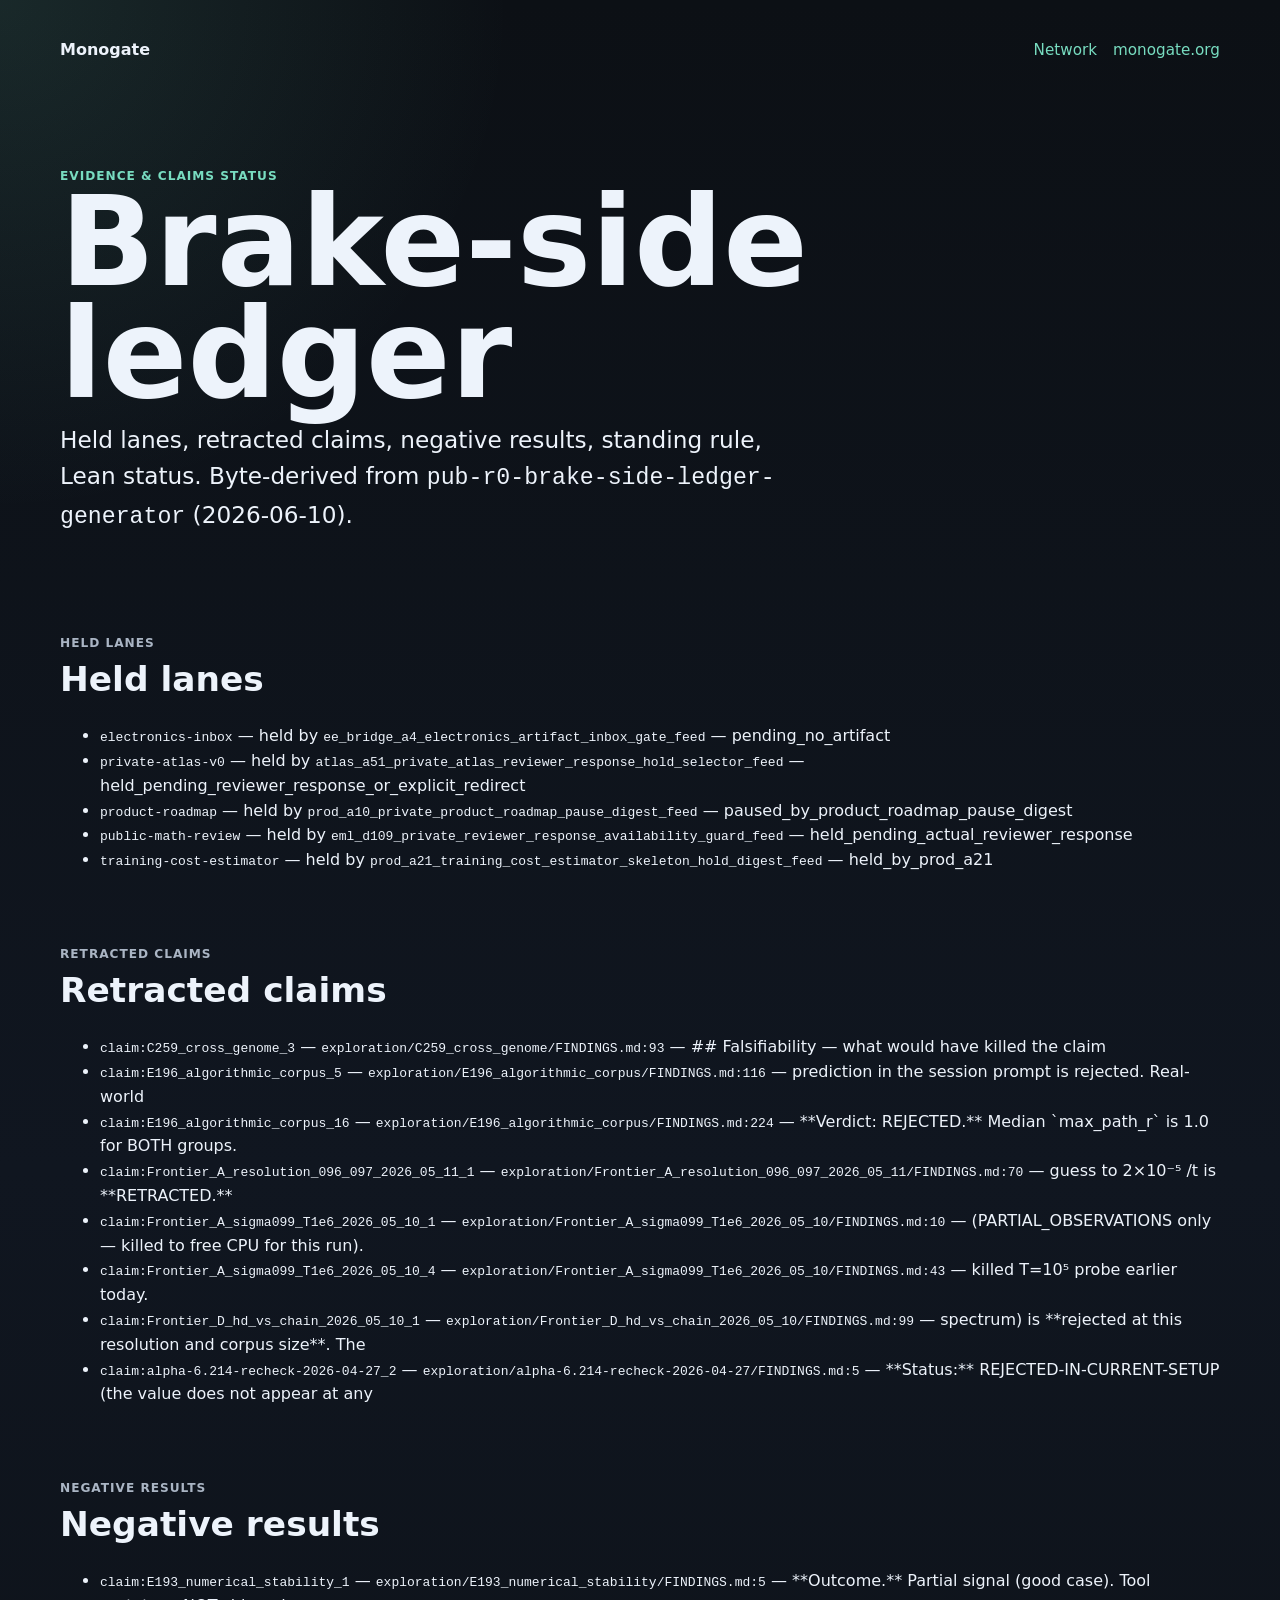
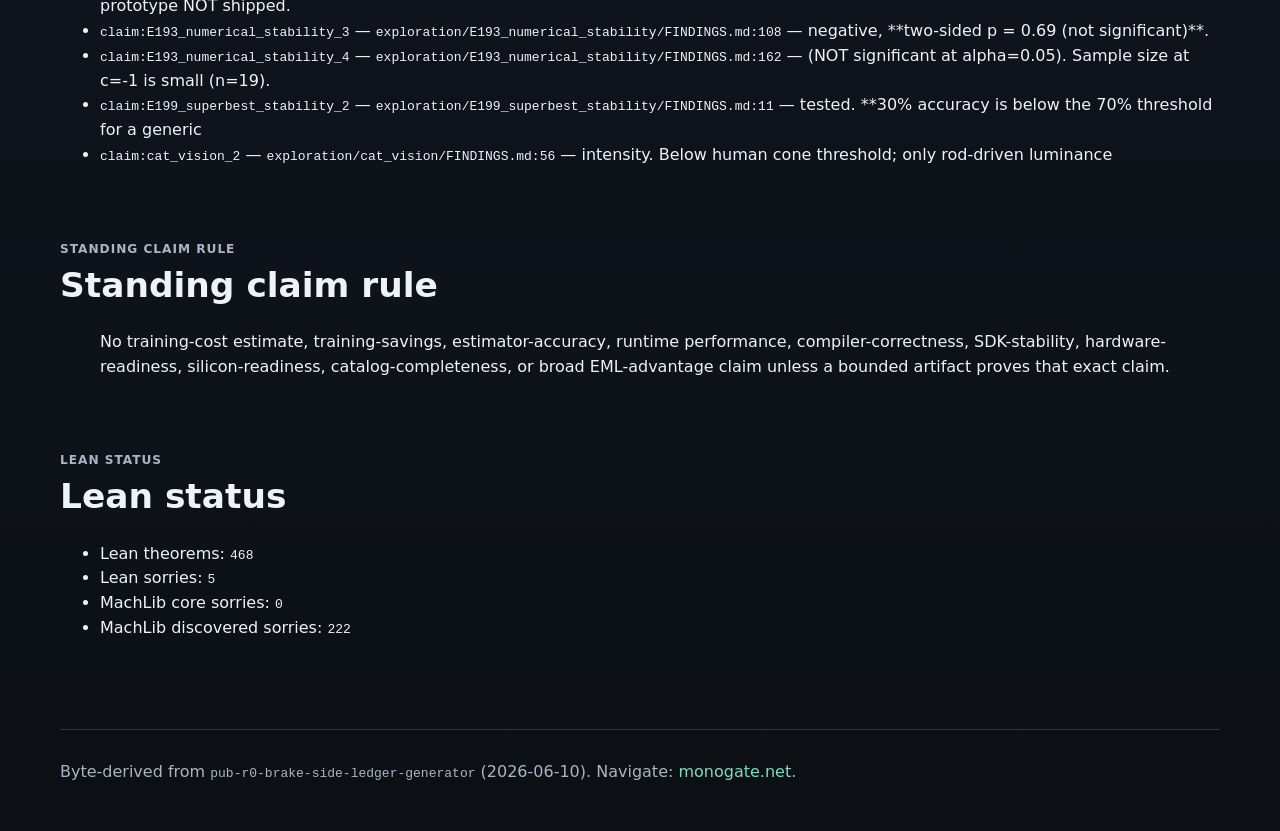
==== evidence-status/index.html @ b18835fc "feat: add evidence-status brake-side ledger page Adds a static no-JS public page at /evidence-status" ====
<!doctype html>
<html lang="en">
  <head>
    <meta charset="utf-8" />
    <meta name="viewport" content="width=device-width, initial-scale=1" />
    <title>Monogate — Evidence &amp; Claims Status</title>
    <meta name="description" content="Monogate brake-side ledger: held lanes, retracted claims, negative results, standing claim rule, Lean status." />
    <link rel="stylesheet" href="../styles.css" />
  </head>
  <body>
    <header class="site-header">
      <nav class="topbar" aria-label="Primary">
        <a class="brand-link" href="../">Monogate</a>
        <div class="top-links">
          <a href="../">Network</a>
          <a href="https://monogate.org">monogate.org</a>
        </div>
      </nav>
      <section class="hero" aria-labelledby="page-title">
        <p class="eyebrow">Evidence &amp; Claims Status</p>
        <h1 id="page-title">Brake-side ledger</h1>
        <p class="lede">Held lanes, retracted claims, negative results, standing rule, Lean status. Byte-derived from <code>pub-r0-brake-side-ledger-generator</code> (2026-06-10).</p>
      </section>
    </header>
    <main>
      <section aria-labelledby="held-title" class="surface-section">
        <div class="section-heading"><p class="eyebrow">Held lanes</p><h2 id="held-title">Held lanes</h2></div>
        <ul>
          <li><code>electronics-inbox</code> — held by <code>ee_bridge_a4_electronics_artifact_inbox_gate_feed</code> — pending_no_artifact</li>
          <li><code>private-atlas-v0</code> — held by <code>atlas_a51_private_atlas_reviewer_response_hold_selector_feed</code> — held_pending_reviewer_response_or_explicit_redirect</li>
          <li><code>product-roadmap</code> — held by <code>prod_a10_private_product_roadmap_pause_digest_feed</code> — paused_by_product_roadmap_pause_digest</li>
          <li><code>public-math-review</code> — held by <code>eml_d109_private_reviewer_response_availability_guard_feed</code> — held_pending_actual_reviewer_response</li>
          <li><code>training-cost-estimator</code> — held by <code>prod_a21_training_cost_estimator_skeleton_hold_digest_feed</code> — held_by_prod_a21</li>
        </ul>
      </section>
      <section aria-labelledby="retracted-title" class="surface-section">
        <div class="section-heading"><p class="eyebrow">Retracted claims</p><h2 id="retracted-title">Retracted claims</h2></div>
        <ul>
          <li><code>claim:C259_cross_genome_3</code> — <code>exploration/C259_cross_genome/FINDINGS.md:93</code> — ## Falsifiability — what would have killed the claim</li>
          <li><code>claim:E196_algorithmic_corpus_5</code> — <code>exploration/E196_algorithmic_corpus/FINDINGS.md:116</code> — prediction in the session prompt is rejected. Real-world</li>
          <li><code>claim:E196_algorithmic_corpus_16</code> — <code>exploration/E196_algorithmic_corpus/FINDINGS.md:224</code> — **Verdict: REJECTED.** Median `max_path_r` is 1.0 for BOTH groups.</li>
          <li><code>claim:Frontier_A_resolution_096_097_2026_05_11_1</code> — <code>exploration/Frontier_A_resolution_096_097_2026_05_11/FINDINGS.md:70</code> — guess to 2×10⁻⁵ /t is **RETRACTED.**</li>
          <li><code>claim:Frontier_A_sigma099_T1e6_2026_05_10_1</code> — <code>exploration/Frontier_A_sigma099_T1e6_2026_05_10/FINDINGS.md:10</code> — (PARTIAL_OBSERVATIONS only — killed to free CPU for this run).</li>
          <li><code>claim:Frontier_A_sigma099_T1e6_2026_05_10_4</code> — <code>exploration/Frontier_A_sigma099_T1e6_2026_05_10/FINDINGS.md:43</code> — killed T=10⁵ probe earlier today.</li>
          <li><code>claim:Frontier_D_hd_vs_chain_2026_05_10_1</code> — <code>exploration/Frontier_D_hd_vs_chain_2026_05_10/FINDINGS.md:99</code> — spectrum) is **rejected at this resolution and corpus size**. The</li>
          <li><code>claim:alpha-6.214-recheck-2026-04-27_2</code> — <code>exploration/alpha-6.214-recheck-2026-04-27/FINDINGS.md:5</code> — **Status:** REJECTED-IN-CURRENT-SETUP (the value does not appear at any</li>
        </ul>
      </section>
      <section aria-labelledby="negative-title" class="surface-section">
        <div class="section-heading"><p class="eyebrow">Negative results</p><h2 id="negative-title">Negative results</h2></div>
        <ul>
          <li><code>claim:E193_numerical_stability_1</code> — <code>exploration/E193_numerical_stability/FINDINGS.md:5</code> — **Outcome.** Partial signal (good case). Tool prototype NOT shipped.</li>
          <li><code>claim:E193_numerical_stability_3</code> — <code>exploration/E193_numerical_stability/FINDINGS.md:108</code> — negative, **two-sided p = 0.69 (not significant)**.</li>
          <li><code>claim:E193_numerical_stability_4</code> — <code>exploration/E193_numerical_stability/FINDINGS.md:162</code> — (NOT significant at alpha=0.05). Sample size at c=-1 is small (n=19).</li>
          <li><code>claim:E199_superbest_stability_2</code> — <code>exploration/E199_superbest_stability/FINDINGS.md:11</code> — tested. **30% accuracy is below the 70% threshold for a generic</li>
          <li><code>claim:cat_vision_2</code> — <code>exploration/cat_vision/FINDINGS.md:56</code> — intensity. Below human cone threshold; only rod-driven luminance</li>
        </ul>
      </section>
      <section aria-labelledby="rule-title" class="surface-section">
        <div class="section-heading"><p class="eyebrow">Standing claim rule</p><h2 id="rule-title">Standing claim rule</h2></div>
        <blockquote>No training-cost estimate, training-savings, estimator-accuracy, runtime performance, compiler-correctness, SDK-stability, hardware-readiness, silicon-readiness, catalog-completeness, or broad EML-advantage claim unless a bounded artifact proves that exact claim.</blockquote>
      </section>
      <section aria-labelledby="lean-title" class="surface-section">
        <div class="section-heading"><p class="eyebrow">Lean status</p><h2 id="lean-title">Lean status</h2></div>
        <ul>
          <li>Lean theorems: <code>468</code></li>
          <li>Lean sorries: <code>5</code></li>
          <li>MachLib core sorries: <code>0</code></li>
          <li>MachLib discovered sorries: <code>222</code></li>
        </ul>
      </section>
    </main>
    <footer>
      <p>Byte-derived from <code>pub-r0-brake-side-ledger-generator</code> (2026-06-10). Navigate: <a href="../">monogate.net</a>.</p>
    </footer>
  </body>
</html>
---- styles.css ----
:root {
  color-scheme: dark;
  --bg: #0c1015;
  --panel: #151b24;
  --panel-soft: #1b2430;
  --panel-lift: #202a38;
  --text: #edf3fb;
  --muted: #aab5c4;
  --soft: #7f8ca0;
  --line: #2e3948;
  --accent: #78dcc0;
  --accent-2: #8fb8ff;
  --warn: #f0c36a;
}

* {
  box-sizing: border-box;
}

html {
  scroll-behavior: smooth;
}

body {
  margin: 0;
  min-height: 100vh;
  background:
    radial-gradient(circle at top left, rgba(120, 220, 192, 0.12), transparent 32rem),
    linear-gradient(180deg, #0c1015 0%, #101620 48%, #0c1015 100%);
  color: var(--text);
  font-family:
    Inter, ui-sans-serif, system-ui, -apple-system, BlinkMacSystemFont, "Segoe UI",
    sans-serif;
  line-height: 1.55;
}

a {
  color: var(--accent);
  text-decoration: none;
}

a:hover {
  text-decoration: underline;
}

.site-header,
main,
footer {
  width: min(1160px, calc(100% - 32px));
  margin: 0 auto;
}

.site-header {
  padding: 28px 0 48px;
}

.topbar {
  display: flex;
  align-items: center;
  justify-content: space-between;
  gap: 24px;
  padding: 10px 0 28px;
}

.brand-link {
  color: var(--text);
  font-weight: 800;
}

.top-links {
  display: flex;
  flex-wrap: wrap;
  gap: 16px;
  color: var(--muted);
  font-size: 0.95rem;
}

.hero {
  max-width: 880px;
  padding: 76px 0 36px;
}

.eyebrow,
.tag {
  margin: 0;
  color: var(--accent);
  font-size: 0.76rem;
  font-weight: 800;
  letter-spacing: 0.08em;
  text-transform: uppercase;
}

h1,
h2,
h3,
p {
  margin-top: 0;
}

h1 {
  margin-bottom: 12px;
  font-size: clamp(3.2rem, 10vw, 7.8rem);
  line-height: 0.9;
  letter-spacing: 0;
}

h2 {
  margin-bottom: 8px;
  font-size: clamp(1.55rem, 3vw, 2.15rem);
  letter-spacing: 0;
}

h3 {
  margin: 10px 0 8px;
  font-size: 1.16rem;
  letter-spacing: 0;
}

.subtitle {
  margin-bottom: 14px;
  color: var(--accent-2);
  font-size: clamp(1.35rem, 3vw, 2.1rem);
  font-weight: 750;
}

.lede {
  max-width: 720px;
  margin-bottom: 14px;
  color: var(--text);
  font-size: clamp(1.15rem, 2vw, 1.45rem);
}

.hero-note {
  max-width: 760px;
  margin-bottom: 0;
  color: var(--muted);
  font-size: 1rem;
}

.status-pill {
  display: inline-flex;
  margin: 0 0 14px;
  padding: 7px 11px;
  border: 1px solid rgba(240, 195, 106, 0.45);
  border-radius: 999px;
  background: rgba(240, 195, 106, 0.08);
  color: var(--warn);
  font-size: 0.78rem;
  font-weight: 800;
  letter-spacing: 0.08em;
  text-transform: uppercase;
}

main {
  display: grid;
  gap: 56px;
  padding: 0 0 72px;
}

.section-heading {
  margin-bottom: 18px;
}

.section-heading.compact {
  margin-bottom: 14px;
}

.section-heading p,
.card p,
footer p,
.coming-soon {
  color: var(--muted);
}

.spine {
  padding: 24px;
  border: 1px solid var(--line);
  background: rgba(21, 27, 36, 0.72);
  border-radius: 14px;
}

.spine-list {
  display: grid;
  grid-template-columns: repeat(7, minmax(0, 1fr));
  gap: 8px;
  padding: 0;
  margin: 0;
  list-style: none;
}

.spine-list li {
  min-height: 54px;
  display: grid;
  place-items: center;
  padding: 10px;
  border: 1px solid var(--line);
  background: var(--panel-soft);
  border-radius: 10px;
  color: var(--text);
  font-size: 0.92rem;
  font-weight: 750;
  text-align: center;
}

.surface-section {
  display: block;
}

.card-grid {
  display: grid;
  grid-template-columns: repeat(auto-fit, minmax(240px, 1fr));
  gap: 14px;
}

.card-grid.two-up {
  grid-template-columns: repeat(auto-fit, minmax(300px, 1fr));
}

.card {
  min-height: 210px;
  padding: 20px;
  border: 1px solid var(--line);
  background: linear-gradient(180deg, rgba(32, 42, 56, 0.9), rgba(21, 27, 36, 0.94));
  border-radius: 14px;
  box-shadow: 0 16px 48px rgba(0, 0, 0, 0.18);
}

.feature-card {
  min-height: 180px;
}

.muted-card {
  background: rgba(21, 27, 36, 0.7);
}

.card a,
.coming-soon {
  display: inline-flex;
  max-width: 100%;
  overflow-wrap: anywhere;
  font-weight: 700;
}

.coming-soon {
  color: var(--warn);
}

.package-table {
  overflow: hidden;
  border: 1px solid var(--line);
  border-radius: 14px;
  background: rgba(21, 27, 36, 0.86);
}

.package-table > div {
  display: grid;
  grid-template-columns: 1fr 1.35fr 0.65fr;
  gap: 18px;
  padding: 14px 16px;
  border-top: 1px solid var(--line);
}

.package-table .table-head {
  border-top: 0;
}

.table-head {
  color: var(--text);
  background: var(--panel-lift);
  font-weight: 800;
}

.labs-section {
  padding-bottom: 12px;
}

footer {
  padding: 30px 0 52px;
  border-top: 1px solid var(--line);
}

footer p {
  max-width: 760px;
  margin-bottom: 0;
}

@media (max-width: 840px) {
  .hero {
    padding-top: 44px;
  }

  .topbar {
    align-items: flex-start;
    flex-direction: column;
  }

  .spine-list {
    grid-template-columns: repeat(2, minmax(0, 1fr));
  }

  .package-table > div {
    grid-template-columns: 1fr;
    gap: 5px;
  }
}

@media (max-width: 520px) {
  .site-header,
  main,
  footer {
    width: min(100% - 24px, 1160px);
  }

  .card-grid,
  .card-grid.two-up,
  .spine-list {
    grid-template-columns: 1fr;
  }

  .card {
    min-height: auto;
  }
}
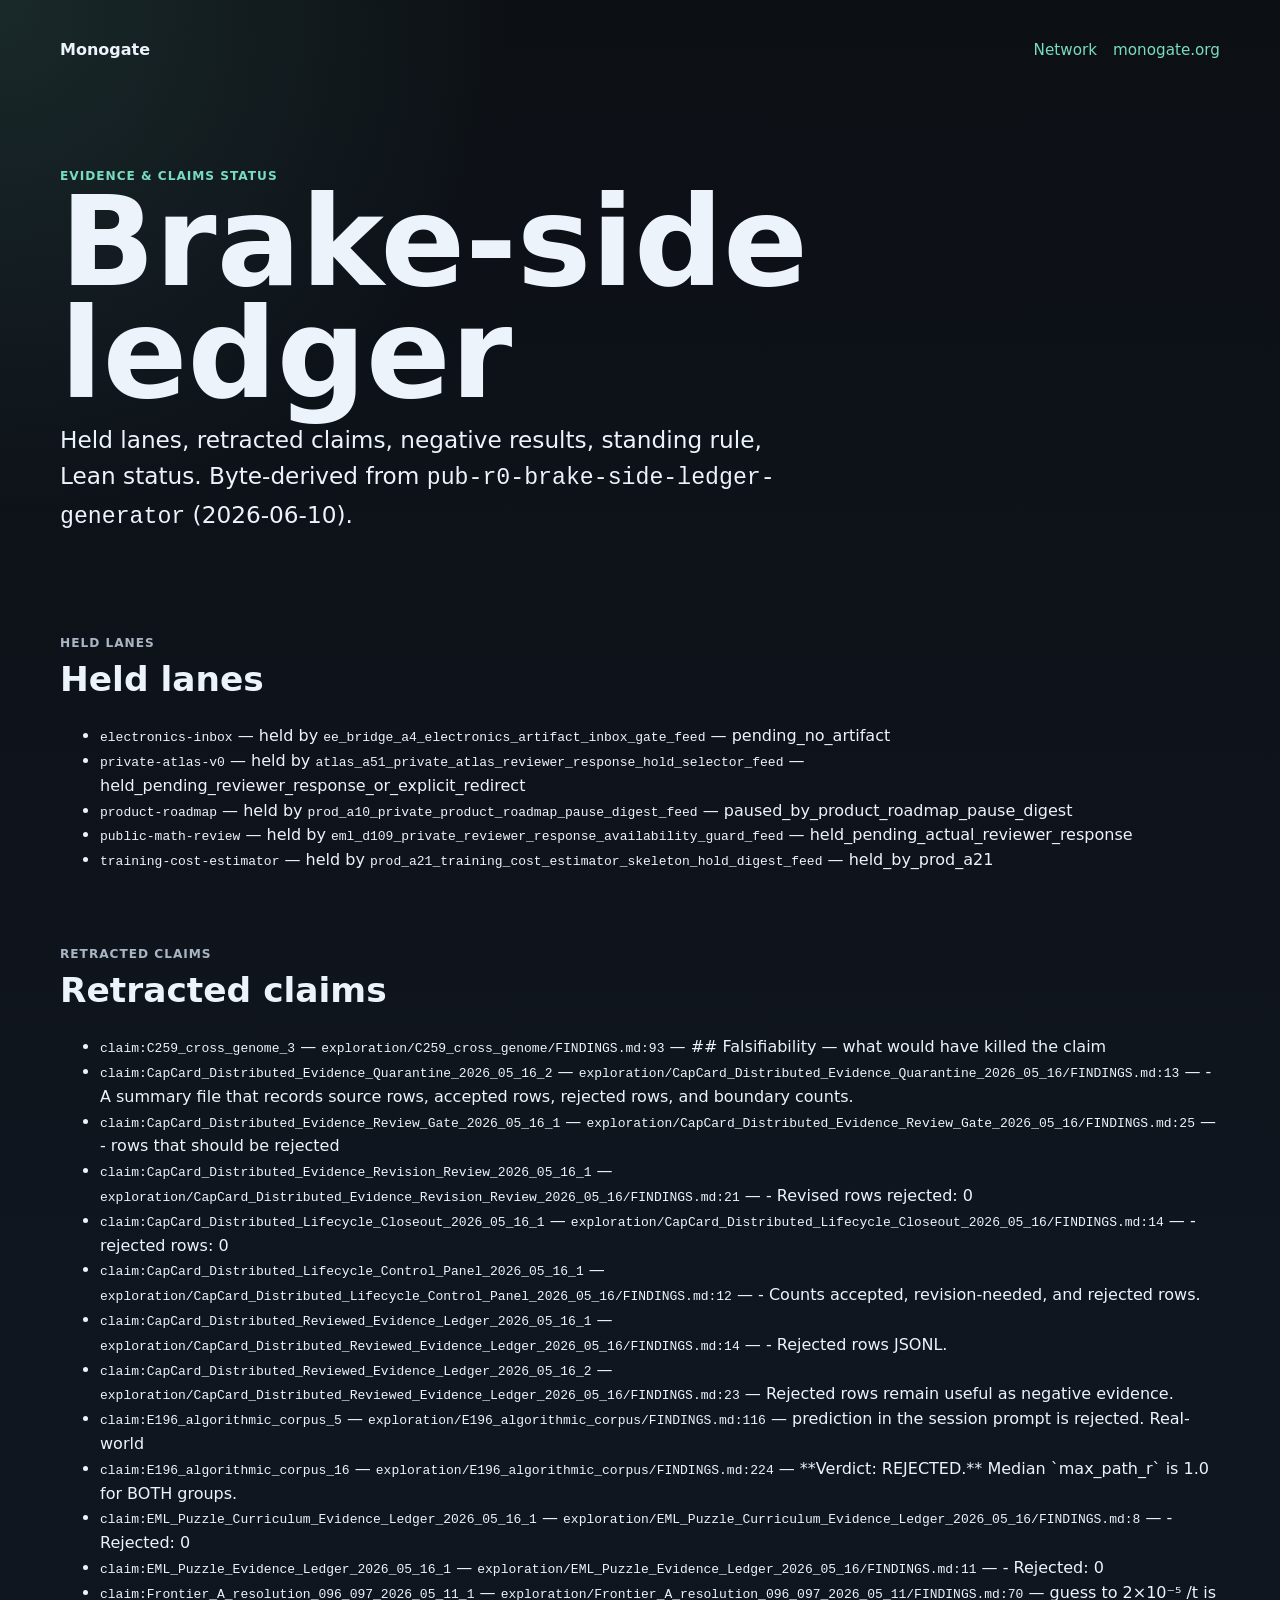
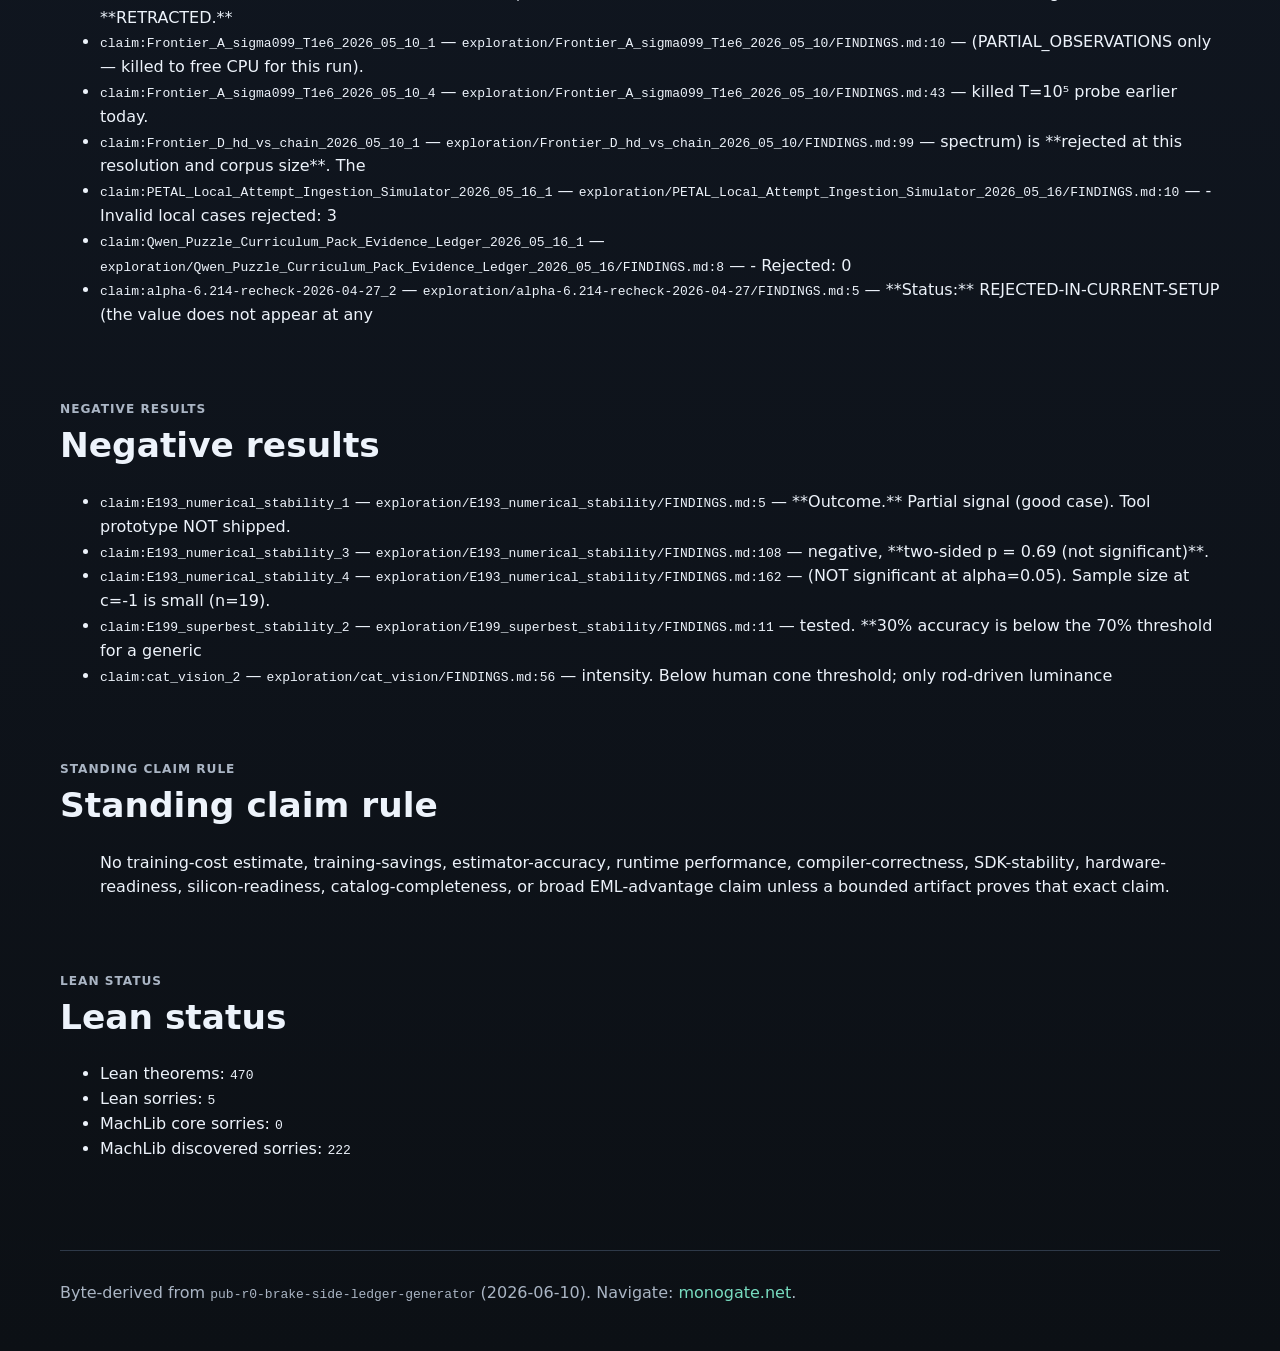
==== commit 0a1c79d6: "feat: refresh evidence-status with Lean theorem count 470 Triggered by monogate-lean commit f4a1dbb " ====
--- a/evidence-status/index.html
+++ b/evidence-status/index.html
@@ -37,12 +37,23 @@
         <div class="section-heading"><p class="eyebrow">Retracted claims</p><h2 id="retracted-title">Retracted claims</h2></div>
         <ul>
           <li><code>claim:C259_cross_genome_3</code> — <code>exploration/C259_cross_genome/FINDINGS.md:93</code> — ## Falsifiability — what would have killed the claim</li>
+          <li><code>claim:CapCard_Distributed_Evidence_Quarantine_2026_05_16_2</code> — <code>exploration/CapCard_Distributed_Evidence_Quarantine_2026_05_16/FINDINGS.md:13</code> — - A summary file that records source rows, accepted rows, rejected rows, and boundary counts.</li>
+          <li><code>claim:CapCard_Distributed_Evidence_Review_Gate_2026_05_16_1</code> — <code>exploration/CapCard_Distributed_Evidence_Review_Gate_2026_05_16/FINDINGS.md:25</code> — - rows that should be rejected</li>
+          <li><code>claim:CapCard_Distributed_Evidence_Revision_Review_2026_05_16_1</code> — <code>exploration/CapCard_Distributed_Evidence_Revision_Review_2026_05_16/FINDINGS.md:21</code> — - Revised rows rejected: 0</li>
+          <li><code>claim:CapCard_Distributed_Lifecycle_Closeout_2026_05_16_1</code> — <code>exploration/CapCard_Distributed_Lifecycle_Closeout_2026_05_16/FINDINGS.md:14</code> — - rejected rows: 0</li>
+          <li><code>claim:CapCard_Distributed_Lifecycle_Control_Panel_2026_05_16_1</code> — <code>exploration/CapCard_Distributed_Lifecycle_Control_Panel_2026_05_16/FINDINGS.md:12</code> — - Counts accepted, revision-needed, and rejected rows.</li>
+          <li><code>claim:CapCard_Distributed_Reviewed_Evidence_Ledger_2026_05_16_1</code> — <code>exploration/CapCard_Distributed_Reviewed_Evidence_Ledger_2026_05_16/FINDINGS.md:14</code> — - Rejected rows JSONL.</li>
+          <li><code>claim:CapCard_Distributed_Reviewed_Evidence_Ledger_2026_05_16_2</code> — <code>exploration/CapCard_Distributed_Reviewed_Evidence_Ledger_2026_05_16/FINDINGS.md:23</code> — Rejected rows remain useful as negative evidence.</li>
           <li><code>claim:E196_algorithmic_corpus_5</code> — <code>exploration/E196_algorithmic_corpus/FINDINGS.md:116</code> — prediction in the session prompt is rejected. Real-world</li>
           <li><code>claim:E196_algorithmic_corpus_16</code> — <code>exploration/E196_algorithmic_corpus/FINDINGS.md:224</code> — **Verdict: REJECTED.** Median `max_path_r` is 1.0 for BOTH groups.</li>
+          <li><code>claim:EML_Puzzle_Curriculum_Evidence_Ledger_2026_05_16_1</code> — <code>exploration/EML_Puzzle_Curriculum_Evidence_Ledger_2026_05_16/FINDINGS.md:8</code> — - Rejected: 0</li>
+          <li><code>claim:EML_Puzzle_Evidence_Ledger_2026_05_16_1</code> — <code>exploration/EML_Puzzle_Evidence_Ledger_2026_05_16/FINDINGS.md:11</code> — - Rejected: 0</li>
           <li><code>claim:Frontier_A_resolution_096_097_2026_05_11_1</code> — <code>exploration/Frontier_A_resolution_096_097_2026_05_11/FINDINGS.md:70</code> — guess to 2×10⁻⁵ /t is **RETRACTED.**</li>
           <li><code>claim:Frontier_A_sigma099_T1e6_2026_05_10_1</code> — <code>exploration/Frontier_A_sigma099_T1e6_2026_05_10/FINDINGS.md:10</code> — (PARTIAL_OBSERVATIONS only — killed to free CPU for this run).</li>
           <li><code>claim:Frontier_A_sigma099_T1e6_2026_05_10_4</code> — <code>exploration/Frontier_A_sigma099_T1e6_2026_05_10/FINDINGS.md:43</code> — killed T=10⁵ probe earlier today.</li>
           <li><code>claim:Frontier_D_hd_vs_chain_2026_05_10_1</code> — <code>exploration/Frontier_D_hd_vs_chain_2026_05_10/FINDINGS.md:99</code> — spectrum) is **rejected at this resolution and corpus size**. The</li>
+          <li><code>claim:PETAL_Local_Attempt_Ingestion_Simulator_2026_05_16_1</code> — <code>exploration/PETAL_Local_Attempt_Ingestion_Simulator_2026_05_16/FINDINGS.md:10</code> — - Invalid local cases rejected: 3</li>
+          <li><code>claim:Qwen_Puzzle_Curriculum_Pack_Evidence_Ledger_2026_05_16_1</code> — <code>exploration/Qwen_Puzzle_Curriculum_Pack_Evidence_Ledger_2026_05_16/FINDINGS.md:8</code> — - Rejected: 0</li>
           <li><code>claim:alpha-6.214-recheck-2026-04-27_2</code> — <code>exploration/alpha-6.214-recheck-2026-04-27/FINDINGS.md:5</code> — **Status:** REJECTED-IN-CURRENT-SETUP (the value does not appear at any</li>
         </ul>
       </section>
@@ -63,7 +74,7 @@
       <section aria-labelledby="lean-title" class="surface-section">
         <div class="section-heading"><p class="eyebrow">Lean status</p><h2 id="lean-title">Lean status</h2></div>
         <ul>
-          <li>Lean theorems: <code>468</code></li>
+          <li>Lean theorems: <code>470</code></li>
           <li>Lean sorries: <code>5</code></li>
           <li>MachLib core sorries: <code>0</code></li>
           <li>MachLib discovered sorries: <code>222</code></li>
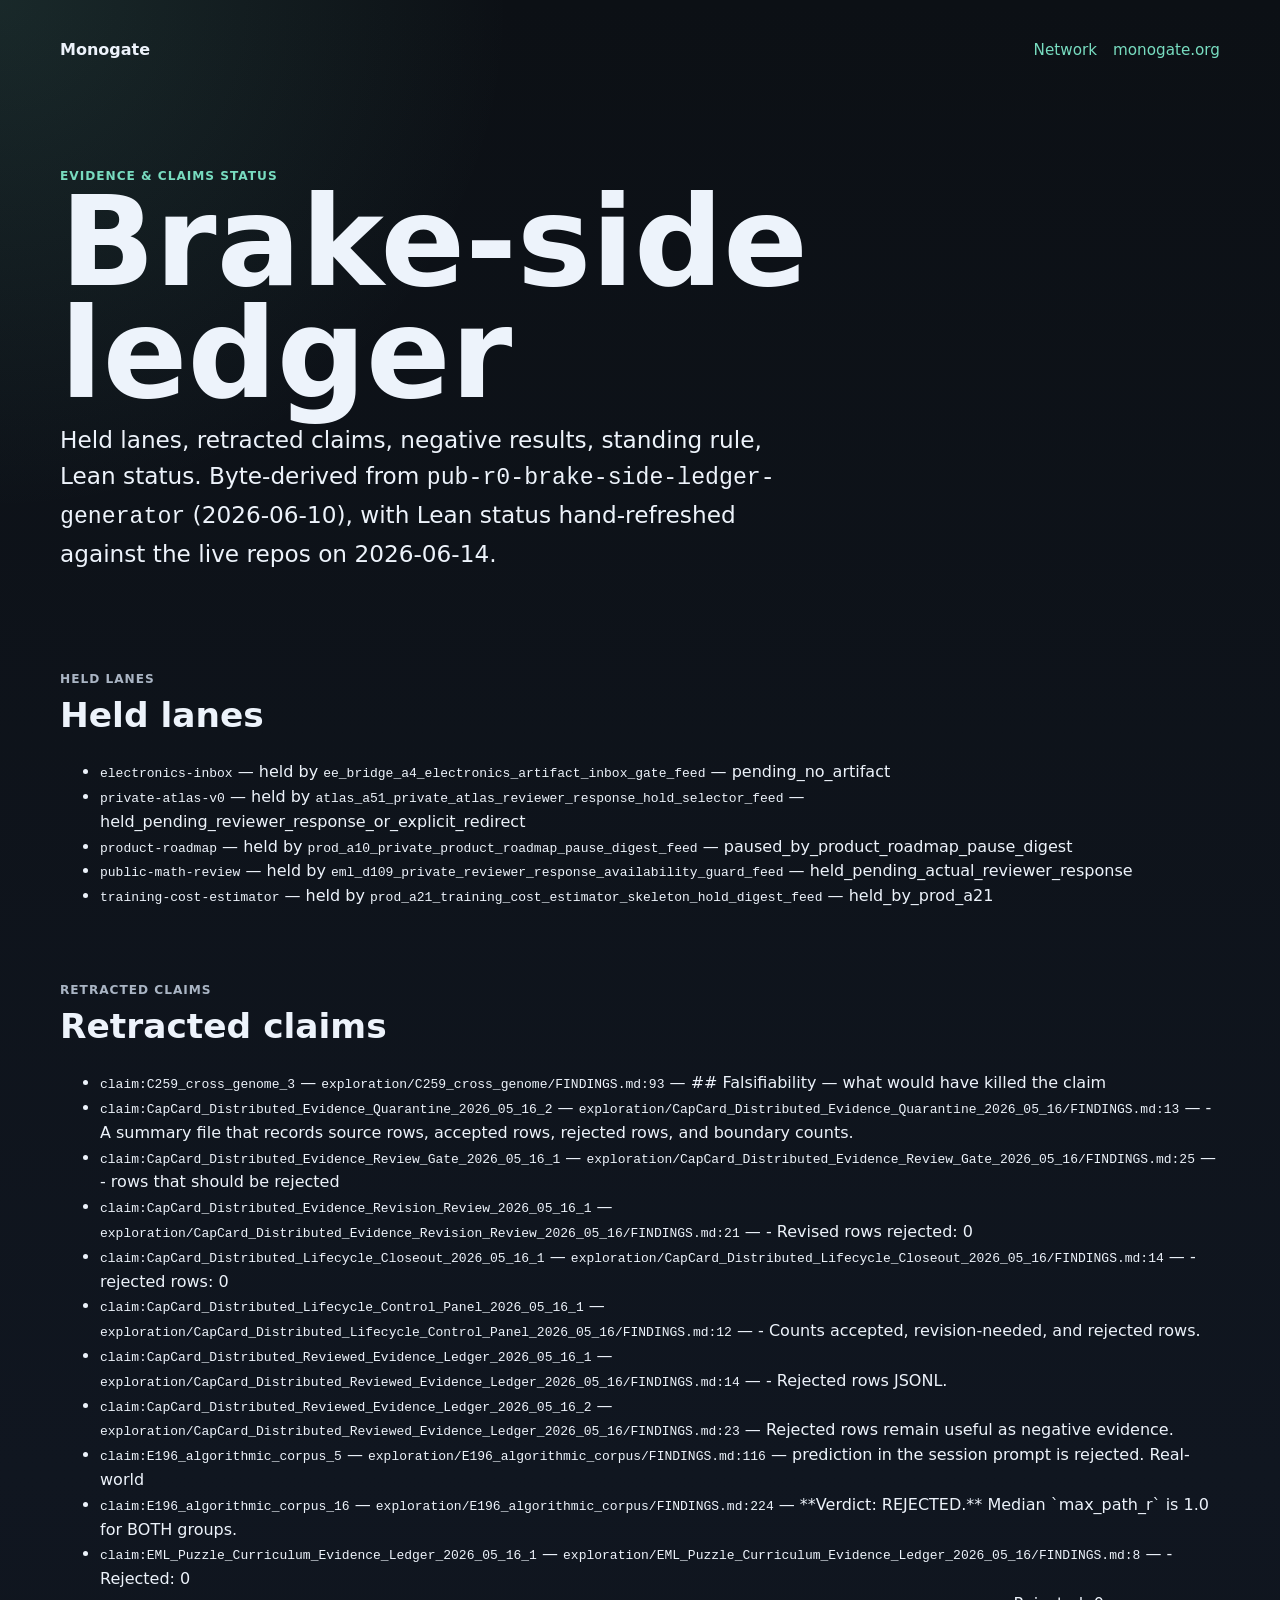
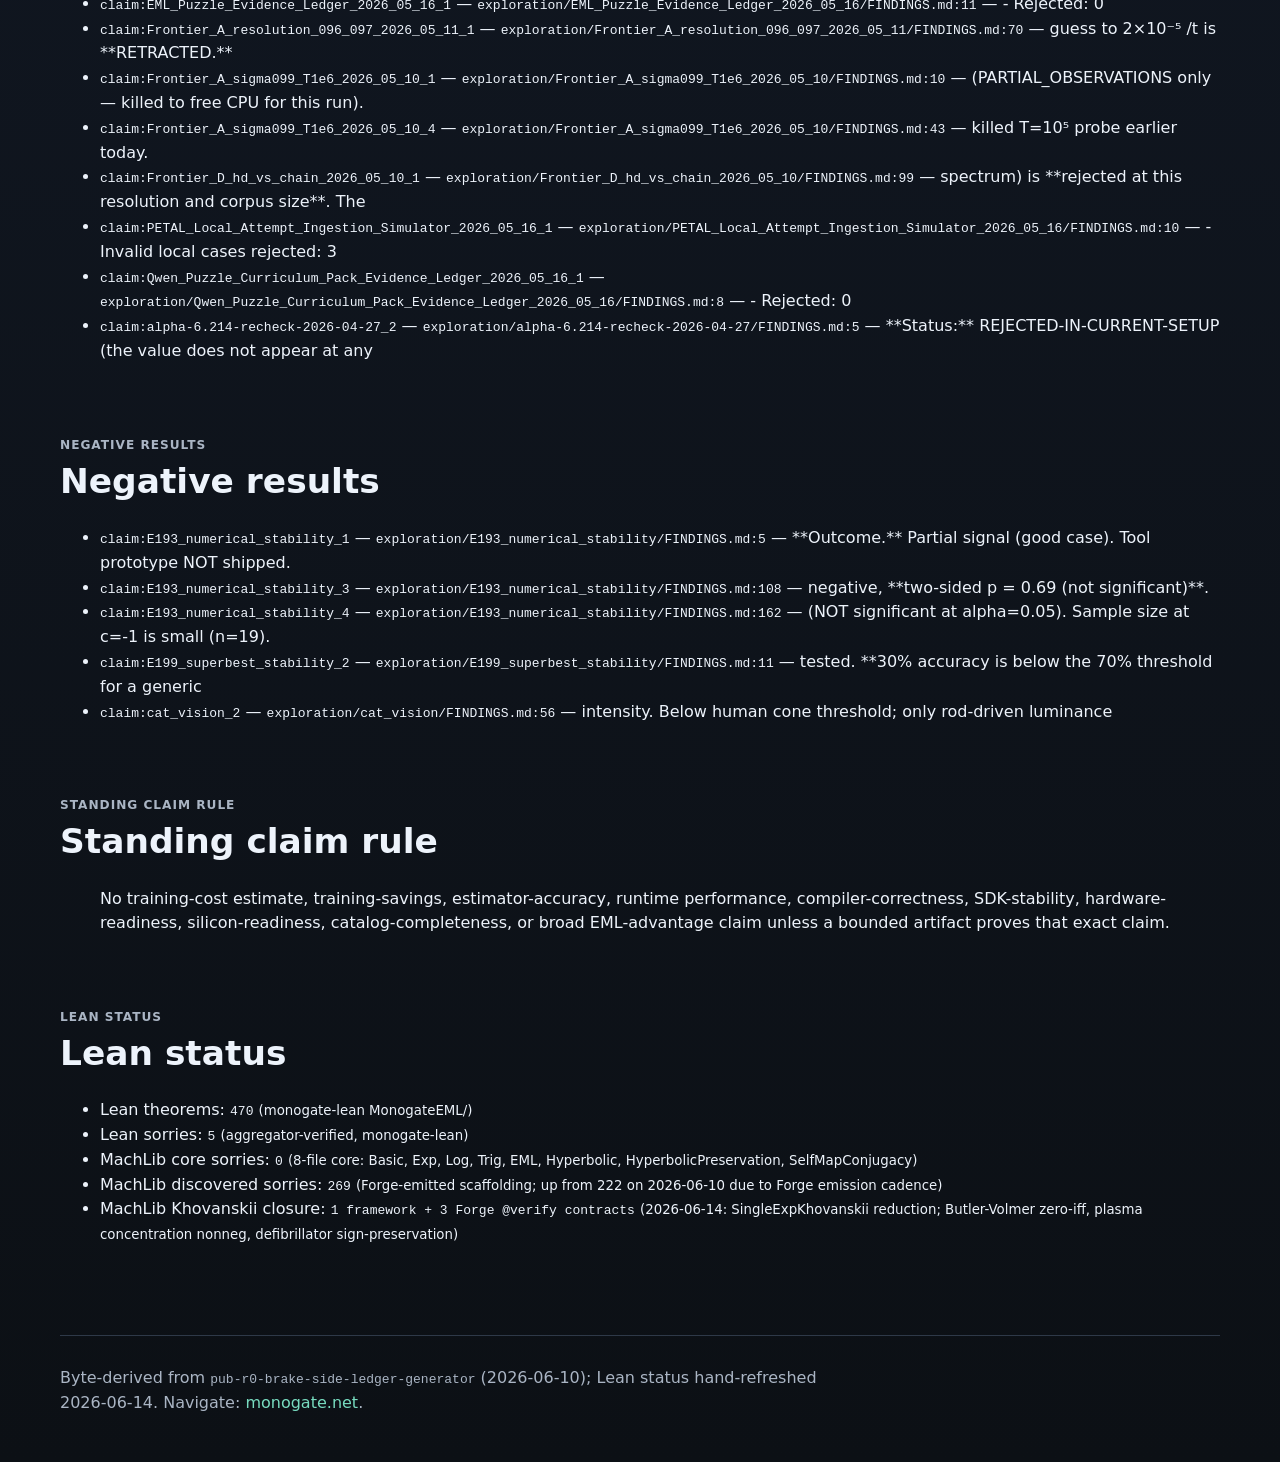
==== commit cc3ab826: "feat: refresh Lean status against live repos (2026-06-14) Hand-refresh the evidence-status page's Le" ====
--- a/evidence-status/index.html
+++ b/evidence-status/index.html
@@ -19,7 +19,7 @@
       <section class="hero" aria-labelledby="page-title">
         <p class="eyebrow">Evidence &amp; Claims Status</p>
         <h1 id="page-title">Brake-side ledger</h1>
-        <p class="lede">Held lanes, retracted claims, negative results, standing rule, Lean status. Byte-derived from <code>pub-r0-brake-side-ledger-generator</code> (2026-06-10).</p>
+        <p class="lede">Held lanes, retracted claims, negative results, standing rule, Lean status. Byte-derived from <code>pub-r0-brake-side-ledger-generator</code> (2026-06-10), with Lean status hand-refreshed against the live repos on 2026-06-14.</p>
       </section>
     </header>
     <main>
@@ -74,15 +74,16 @@
       <section aria-labelledby="lean-title" class="surface-section">
         <div class="section-heading"><p class="eyebrow">Lean status</p><h2 id="lean-title">Lean status</h2></div>
         <ul>
-          <li>Lean theorems: <code>470</code></li>
-          <li>Lean sorries: <code>5</code></li>
-          <li>MachLib core sorries: <code>0</code></li>
-          <li>MachLib discovered sorries: <code>222</code></li>
+          <li>Lean theorems: <code>470</code> <small>(monogate-lean MonogateEML/)</small></li>
+          <li>Lean sorries: <code>5</code> <small>(aggregator-verified, monogate-lean)</small></li>
+          <li>MachLib core sorries: <code>0</code> <small>(8-file core: Basic, Exp, Log, Trig, EML, Hyperbolic, HyperbolicPreservation, SelfMapConjugacy)</small></li>
+          <li>MachLib discovered sorries: <code>269</code> <small>(Forge-emitted scaffolding; up from 222 on 2026-06-10 due to Forge emission cadence)</small></li>
+          <li>MachLib Khovanskii closure: <code>1 framework + 3 Forge @verify contracts</code> <small>(2026-06-14: SingleExpKhovanskii reduction; Butler-Volmer zero-iff, plasma concentration nonneg, defibrillator sign-preservation)</small></li>
         </ul>
       </section>
     </main>
     <footer>
-      <p>Byte-derived from <code>pub-r0-brake-side-ledger-generator</code> (2026-06-10). Navigate: <a href="../">monogate.net</a>.</p>
+      <p>Byte-derived from <code>pub-r0-brake-side-ledger-generator</code> (2026-06-10); Lean status hand-refreshed 2026-06-14. Navigate: <a href="../">monogate.net</a>.</p>
     </footer>
   </body>
 </html>
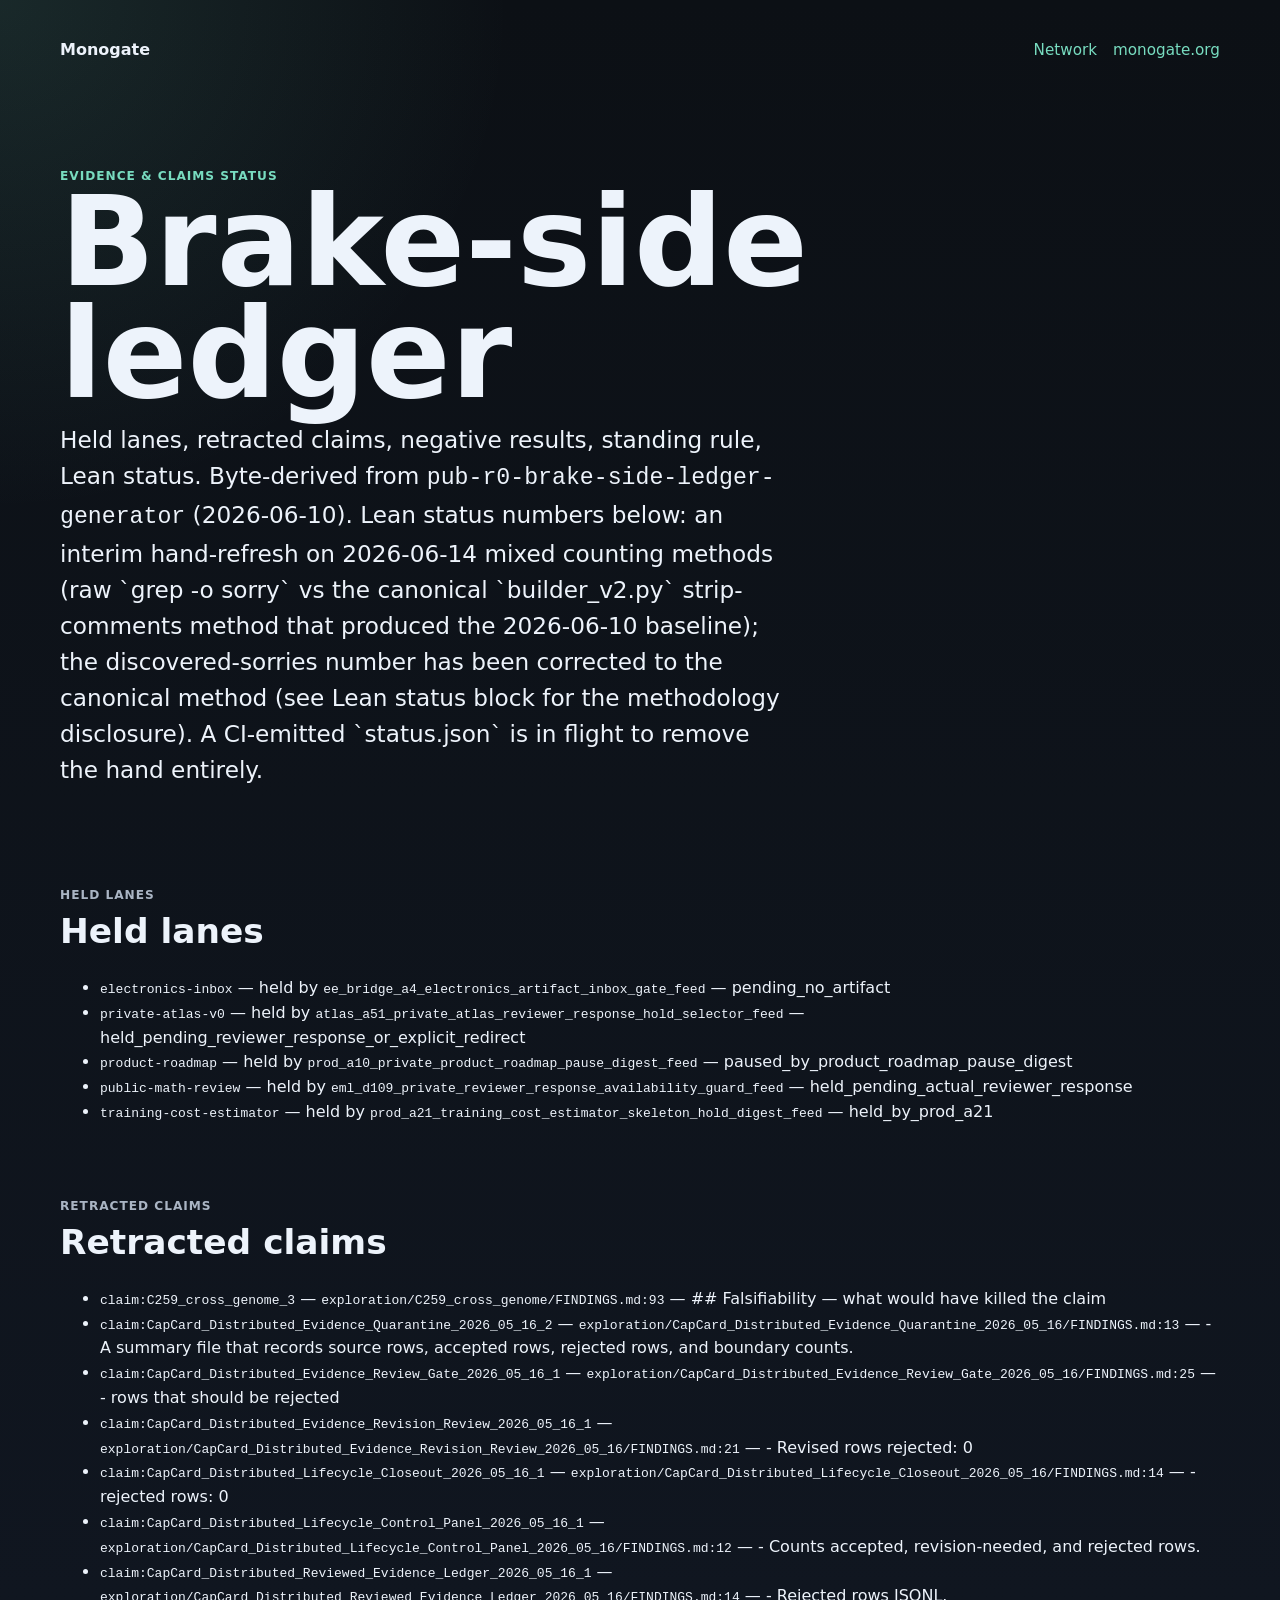
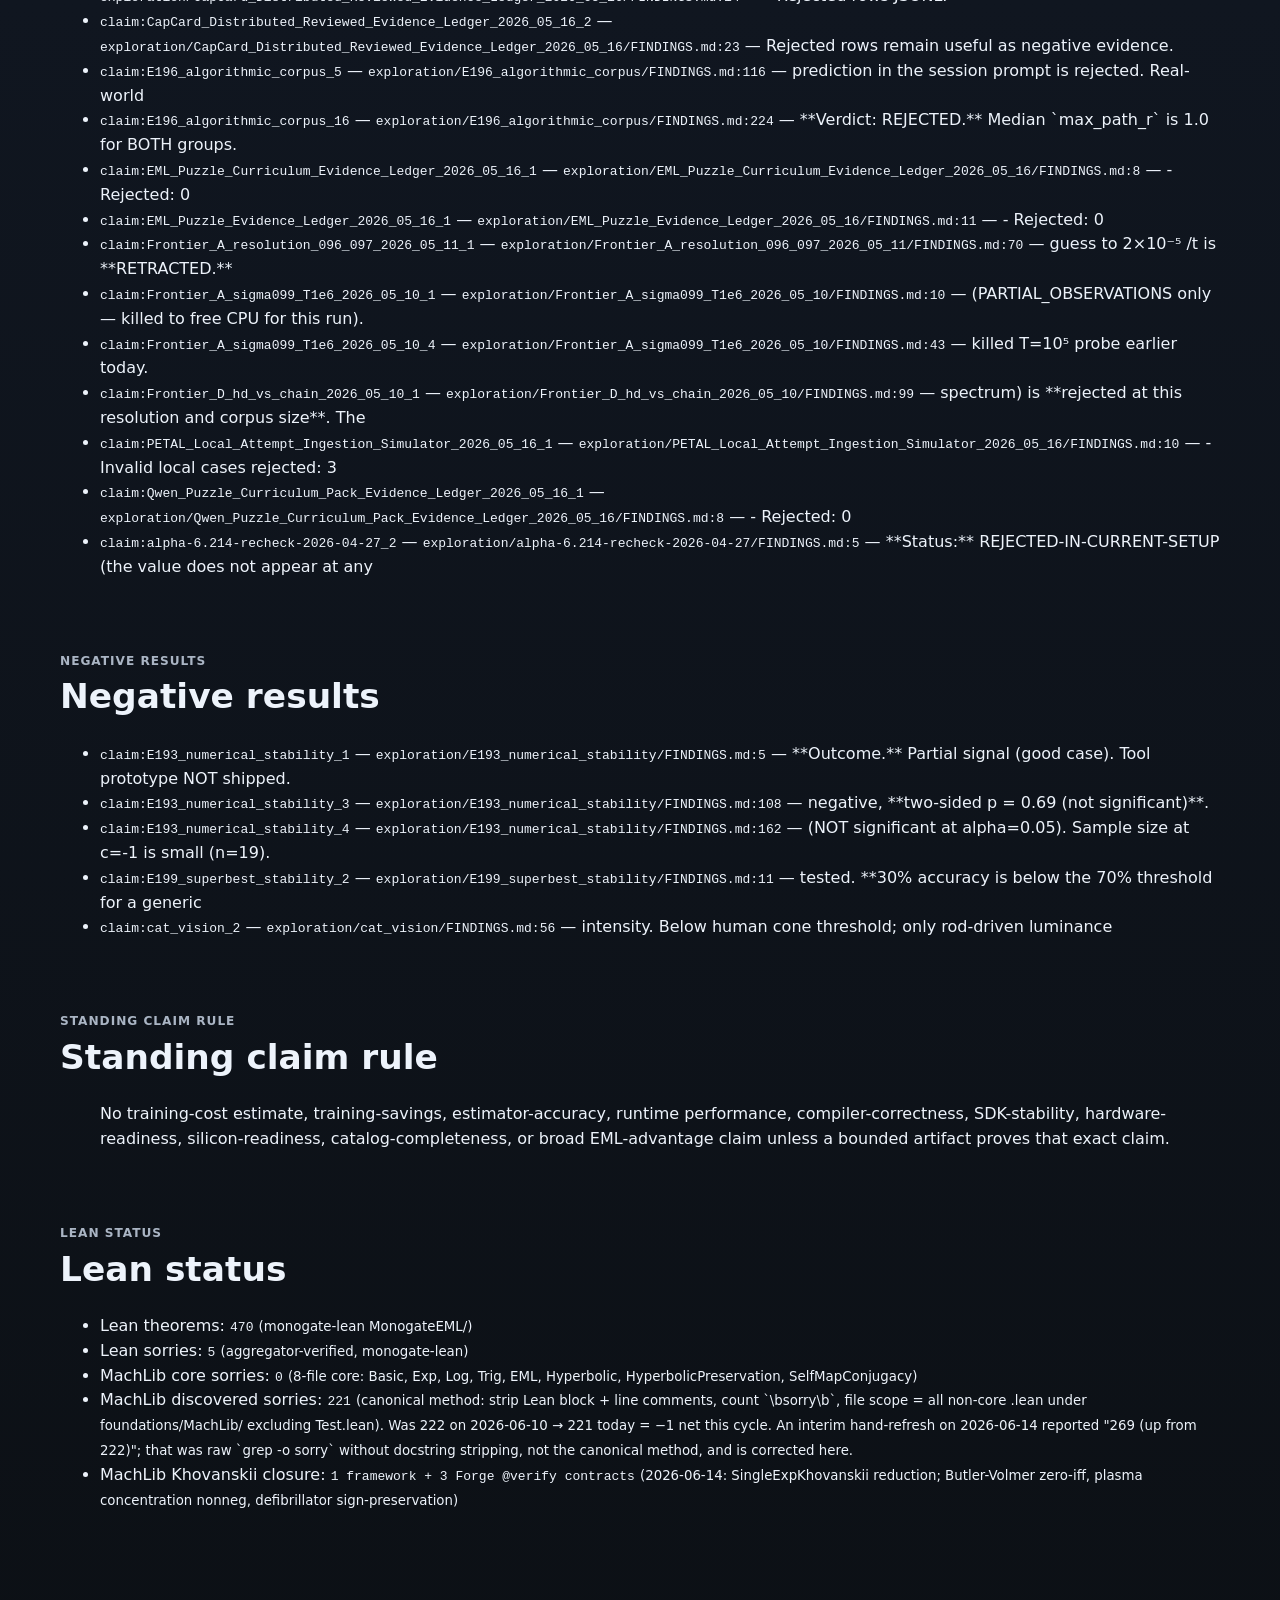
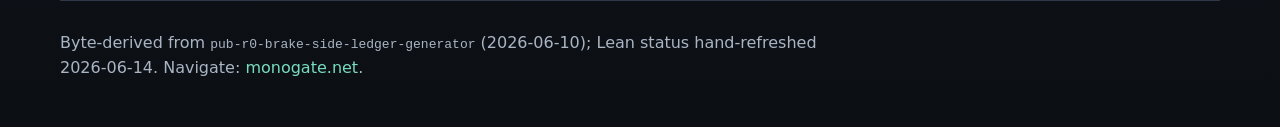
==== commit 16a9081b: "fix: correct discovered-sorries number — 269 was wrong method, canonical is 221 The 2026-06-14 inter" ====
--- a/evidence-status/index.html
+++ b/evidence-status/index.html
@@ -19,7 +19,7 @@
       <section class="hero" aria-labelledby="page-title">
         <p class="eyebrow">Evidence &amp; Claims Status</p>
         <h1 id="page-title">Brake-side ledger</h1>
-        <p class="lede">Held lanes, retracted claims, negative results, standing rule, Lean status. Byte-derived from <code>pub-r0-brake-side-ledger-generator</code> (2026-06-10), with Lean status hand-refreshed against the live repos on 2026-06-14.</p>
+        <p class="lede">Held lanes, retracted claims, negative results, standing rule, Lean status. Byte-derived from <code>pub-r0-brake-side-ledger-generator</code> (2026-06-10). Lean status numbers below: an interim hand-refresh on 2026-06-14 mixed counting methods (raw `grep -o sorry` vs the canonical `builder_v2.py` strip-comments method that produced the 2026-06-10 baseline); the discovered-sorries number has been corrected to the canonical method (see Lean status block for the methodology disclosure). A CI-emitted `status.json` is in flight to remove the hand entirely.</p>
       </section>
     </header>
     <main>
@@ -77,7 +77,7 @@
           <li>Lean theorems: <code>470</code> <small>(monogate-lean MonogateEML/)</small></li>
           <li>Lean sorries: <code>5</code> <small>(aggregator-verified, monogate-lean)</small></li>
           <li>MachLib core sorries: <code>0</code> <small>(8-file core: Basic, Exp, Log, Trig, EML, Hyperbolic, HyperbolicPreservation, SelfMapConjugacy)</small></li>
-          <li>MachLib discovered sorries: <code>269</code> <small>(Forge-emitted scaffolding; up from 222 on 2026-06-10 due to Forge emission cadence)</small></li>
+          <li>MachLib discovered sorries: <code>221</code> <small>(canonical method: strip Lean block + line comments, count `\bsorry\b`, file scope = all non-core .lean under foundations/MachLib/ excluding Test.lean). Was 222 on 2026-06-10 → 221 today = −1 net this cycle. An interim hand-refresh on 2026-06-14 reported "269 (up from 222)"; that was raw `grep -o sorry` without docstring stripping, not the canonical method, and is corrected here.</small></li>
           <li>MachLib Khovanskii closure: <code>1 framework + 3 Forge @verify contracts</code> <small>(2026-06-14: SingleExpKhovanskii reduction; Butler-Volmer zero-iff, plasma concentration nonneg, defibrillator sign-preservation)</small></li>
         </ul>
       </section>
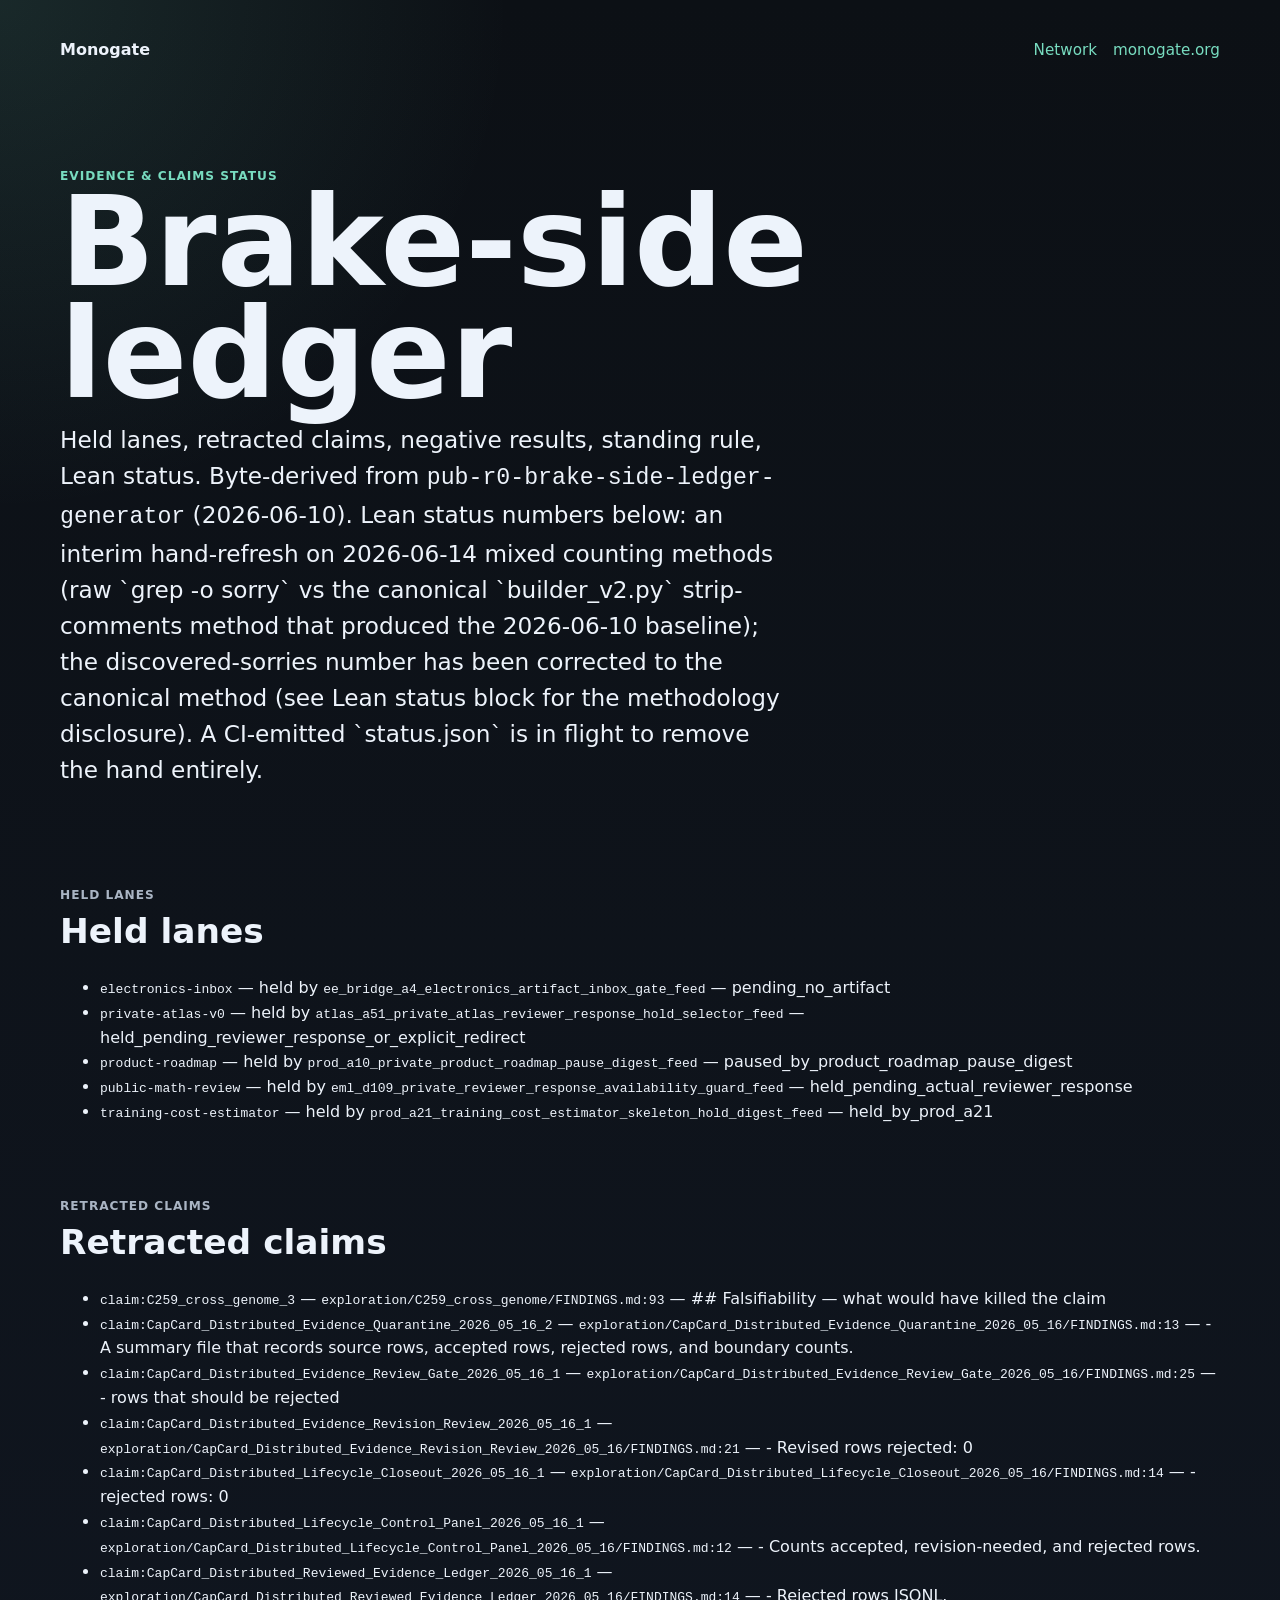
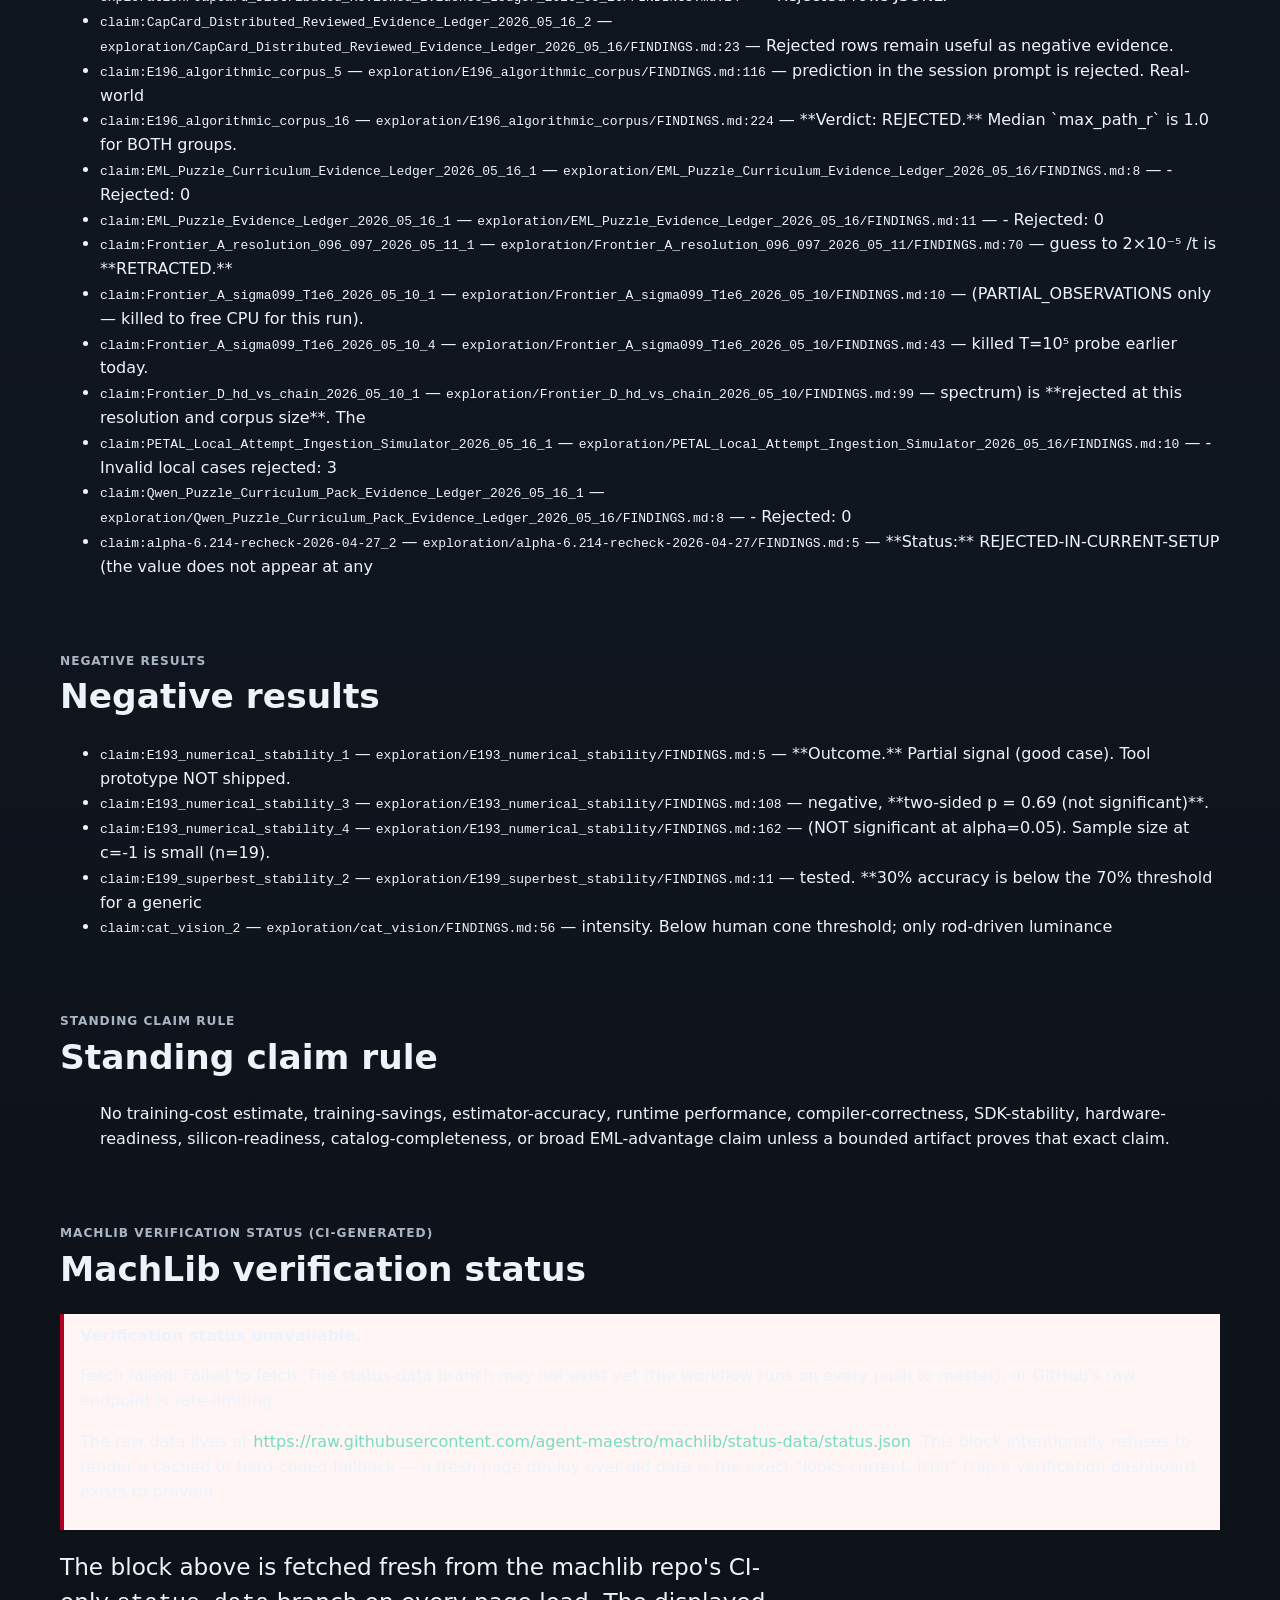
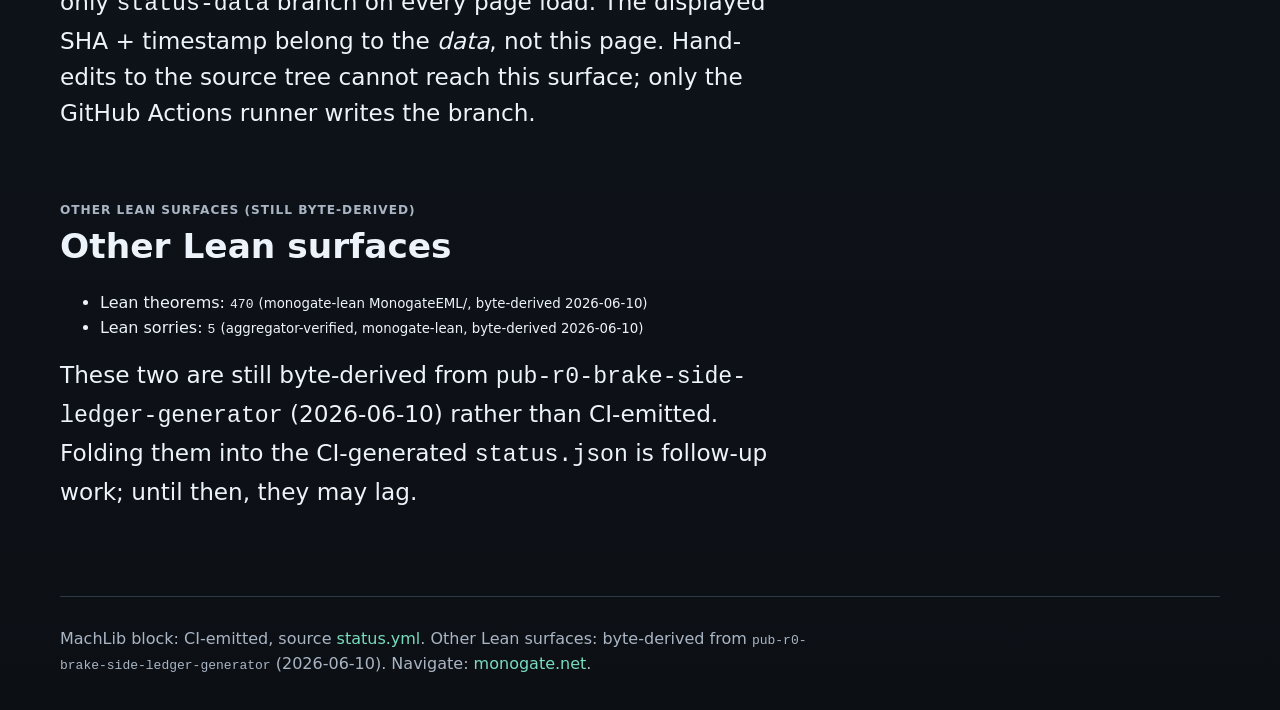
==== commit 4e014227: "feat: client-side renderer for CI-emitted MachLib status.json Replaces the hand-typed MachLib verifi" ====
--- a/evidence-status/index.html
+++ b/evidence-status/index.html
@@ -72,18 +72,40 @@
         <blockquote>No training-cost estimate, training-savings, estimator-accuracy, runtime performance, compiler-correctness, SDK-stability, hardware-readiness, silicon-readiness, catalog-completeness, or broad EML-advantage claim unless a bounded artifact proves that exact claim.</blockquote>
       </section>
       <section aria-labelledby="lean-title" class="surface-section">
-        <div class="section-heading"><p class="eyebrow">Lean status</p><h2 id="lean-title">Lean status</h2></div>
+        <div class="section-heading"><p class="eyebrow">MachLib verification status (CI-generated)</p><h2 id="lean-title">MachLib verification status</h2></div>
+        <div id="machlib-status" data-state="loading">
+          <p id="machlib-status-message">Fetching latest <code>status.json</code> from <code>agent-maestro/machlib@status-data</code>…</p>
+          <noscript>
+            <p><strong>JavaScript is required</strong> to render the CI-emitted verification status. The raw data is at
+              <a href="https://raw.githubusercontent.com/agent-maestro/machlib/status-data/status.json">raw.githubusercontent.com/agent-maestro/machlib/status-data/status.json</a>
+              and may be inspected directly.</p>
+          </noscript>
+        </div>
+        <p class="lede" style="margin-top: 0.8em;">
+          The block above is fetched fresh from the machlib repo's CI-only
+          <code>status-data</code> branch on every page load. The displayed
+          SHA + timestamp belong to the <em>data</em>, not this page. Hand-edits
+          to the source tree cannot reach this surface; only the GitHub Actions
+          runner writes the branch.
+        </p>
+      </section>
+
+      <section aria-labelledby="lean-legacy-title" class="surface-section">
+        <div class="section-heading"><p class="eyebrow">Other Lean surfaces (still byte-derived)</p><h2 id="lean-legacy-title">Other Lean surfaces</h2></div>
         <ul>
-          <li>Lean theorems: <code>470</code> <small>(monogate-lean MonogateEML/)</small></li>
-          <li>Lean sorries: <code>5</code> <small>(aggregator-verified, monogate-lean)</small></li>
-          <li>MachLib core sorries: <code>0</code> <small>(8-file core: Basic, Exp, Log, Trig, EML, Hyperbolic, HyperbolicPreservation, SelfMapConjugacy)</small></li>
-          <li>MachLib discovered sorries: <code>221</code> <small>(canonical method: strip Lean block + line comments, count `\bsorry\b`, file scope = all non-core .lean under foundations/MachLib/ excluding Test.lean). Was 222 on 2026-06-10 → 221 today = −1 net this cycle. An interim hand-refresh on 2026-06-14 reported "269 (up from 222)"; that was raw `grep -o sorry` without docstring stripping, not the canonical method, and is corrected here.</small></li>
-          <li>MachLib Khovanskii closure: <code>1 framework + 3 Forge @verify contracts</code> <small>(2026-06-14: SingleExpKhovanskii reduction; Butler-Volmer zero-iff, plasma concentration nonneg, defibrillator sign-preservation)</small></li>
+          <li>Lean theorems: <code>470</code> <small>(monogate-lean MonogateEML/, byte-derived 2026-06-10)</small></li>
+          <li>Lean sorries: <code>5</code> <small>(aggregator-verified, monogate-lean, byte-derived 2026-06-10)</small></li>
         </ul>
+        <p class="lede" style="margin-top: 0.5em;">These two are still
+          byte-derived from <code>pub-r0-brake-side-ledger-generator</code>
+          (2026-06-10) rather than CI-emitted. Folding them into the
+          CI-generated <code>status.json</code> is follow-up work; until
+          then, they may lag.</p>
       </section>
     </main>
     <footer>
-      <p>Byte-derived from <code>pub-r0-brake-side-ledger-generator</code> (2026-06-10); Lean status hand-refreshed 2026-06-14. Navigate: <a href="../">monogate.net</a>.</p>
+      <p>MachLib block: CI-emitted, source <a href="https://github.com/agent-maestro/machlib/blob/master/.github/workflows/status.yml">status.yml</a>. Other Lean surfaces: byte-derived from <code>pub-r0-brake-side-ledger-generator</code> (2026-06-10). Navigate: <a href="../">monogate.net</a>.</p>
     </footer>
+    <script src="machlib-status.js" defer></script>
   </body>
 </html>
